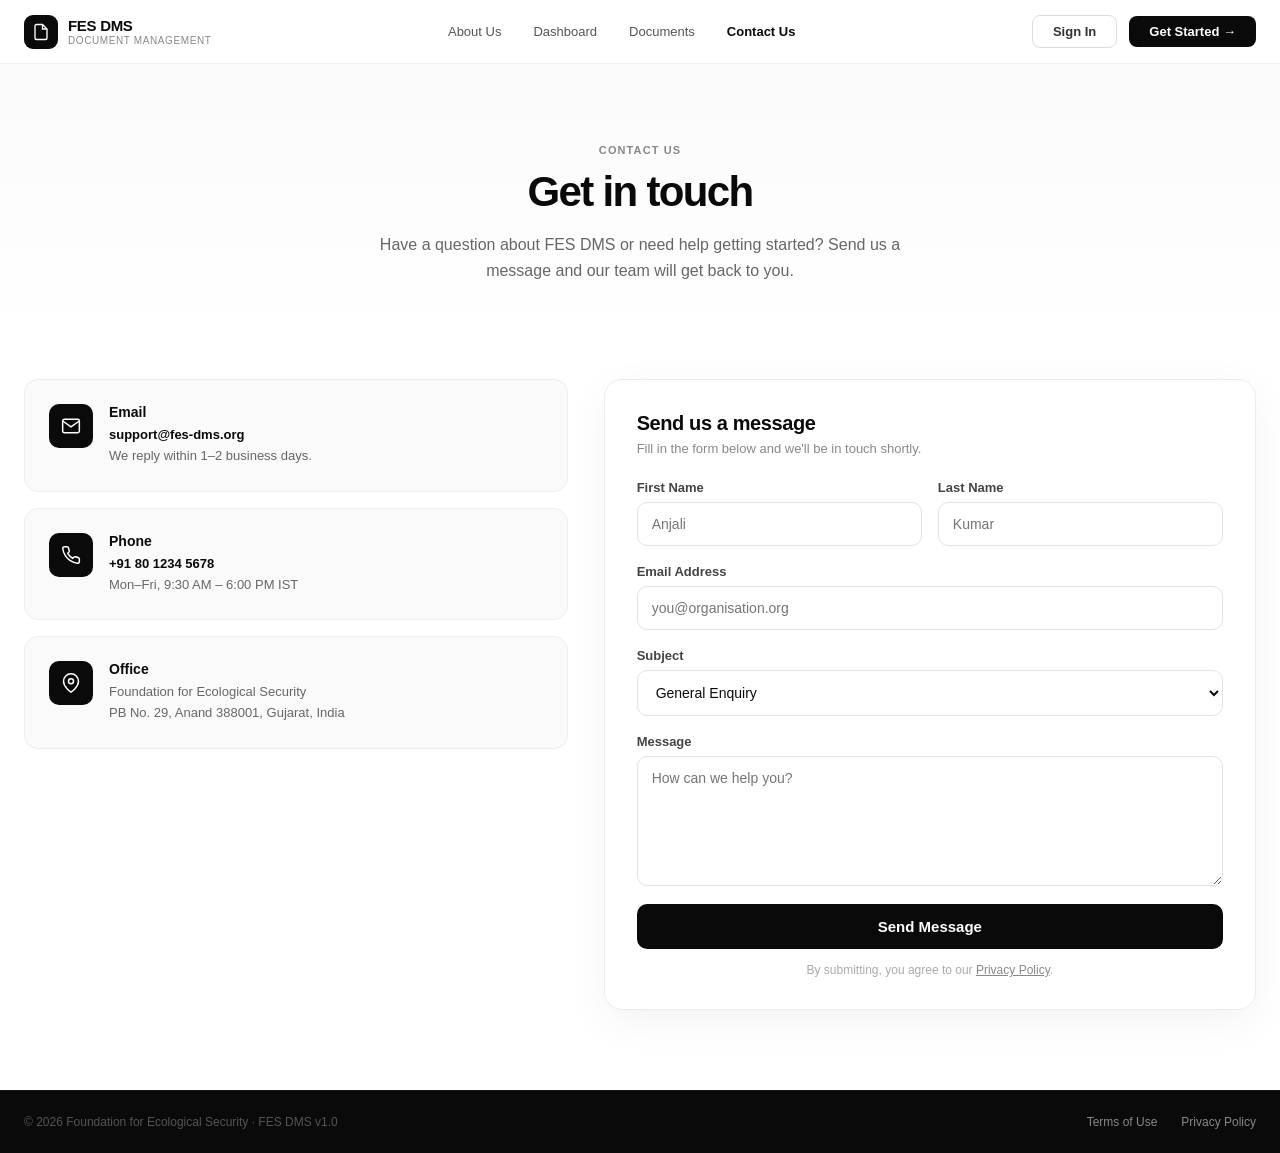
==== contact.html @ 9804c9e0 "Add Contact Us page + nav tab; add Terms of Use & Privacy Policy pages and footer links Co-Authored-" ====
<!DOCTYPE html>
<html lang="en">
<head>
  <meta charset="UTF-8" />
  <meta name="viewport" content="width=device-width, initial-scale=1.0" />
  <title>Contact Us — FES DMS</title>
  <style>
    *, *::before, *::after { box-sizing: border-box; margin: 0; padding: 0; }
    body { font-family: 'Helvetica Neue', Helvetica, Arial, sans-serif; color: #0a0a0a; background: #fff; -webkit-font-smoothing: antialiased; }

    /* ── Shared Nav ── */
    .lp-nav { position: sticky; top: 0; background: rgba(255,255,255,0.92); backdrop-filter: blur(12px); border-bottom: 1px solid #f0f0f0; padding: 0 max(24px, calc((100% - 1280px) / 2)); height: 64px; display: flex; align-items: center; justify-content: space-between; z-index: 100; }
    .lp-nav-brand { display: flex; align-items: center; gap: 10px; cursor: pointer; }
    .lp-nav-brand-icon { width: 34px; height: 34px; background: #0a0a0a; border-radius: 9px; display: flex; align-items: center; justify-content: center; }
    .lp-nav-brand-icon svg { width: 18px; height: 18px; stroke: #fff; fill: none; stroke-width: 1.8; }
    .lp-nav-brand-name { font-size: 15px; font-weight: 800; letter-spacing: -0.02em; color: #0a0a0a; }
    .lp-nav-brand-sub { font-size: 10px; color: #888; font-weight: 500; letter-spacing: 0.06em; text-transform: uppercase; margin-top: 1px; }
    .lp-nav-links { display: flex; gap: 32px; }
    .lp-nav-link { font-size: 13px; font-weight: 500; color: #555; text-decoration: none; cursor: pointer; transition: color .15s; }
    .lp-nav-link:hover { color: #0a0a0a; }
    .lp-nav-link-active { color: #0a0a0a; font-weight: 700; }
    .lp-nav-cta { display: flex; align-items: center; gap: 12px; }
    .lp-btn-ghost { padding: 8px 20px; border-radius: 8px; font-size: 13px; font-weight: 600; border: 1px solid #ddd; background: transparent; cursor: pointer; color: #333; transition: border-color .15s, color .15s; }
    .lp-btn-ghost:hover { border-color: #999; color: #0a0a0a; }
    .lp-btn-solid { padding: 8px 20px; border-radius: 8px; font-size: 13px; font-weight: 600; border: none; background: #0a0a0a; color: #fff; cursor: pointer; transition: background .15s, transform .1s; }
    .lp-btn-solid:hover { background: #222; transform: translateY(-1px); }

    /* ── Hero ── */
    .ct-hero { padding: 80px max(24px, calc((100% - 1280px) / 2)) 40px; text-align: center; background: linear-gradient(180deg, #fafafa 0%, #fff 100%); }
    .ct-hero .lbl { font-size: 11px; font-weight: 700; letter-spacing: 0.1em; text-transform: uppercase; color: #888; margin-bottom: 12px; }
    .ct-hero h1 { font-size: 42px; font-weight: 800; letter-spacing: -0.04em; margin-bottom: 16px; }
    .ct-hero p { font-size: 16px; color: #666; line-height: 1.6; max-width: 540px; margin: 0 auto; }

    /* ── Body ── */
    .ct-wrap { padding: 56px max(24px, calc((100% - 1280px) / 2)) 80px; display: grid; grid-template-columns: 1fr 1.2fr; gap: 36px; align-items: start; }

    /* Info cards */
    .ct-info { display: flex; flex-direction: column; gap: 16px; }
    .ct-card { display: flex; gap: 16px; padding: 24px; border: 1px solid #eee; border-radius: 14px; background: #fafafa; }
    .ct-card-icon { width: 44px; height: 44px; flex-shrink: 0; background: #0a0a0a; border-radius: 10px; display: flex; align-items: center; justify-content: center; }
    .ct-card-icon svg { width: 20px; height: 20px; stroke: #fff; fill: none; stroke-width: 1.8; }
    .ct-card h3 { font-size: 14px; font-weight: 700; margin-bottom: 5px; }
    .ct-card p { font-size: 13px; color: #666; line-height: 1.6; }
    .ct-card a { color: #0a0a0a; text-decoration: none; font-weight: 600; }
    .ct-card a:hover { text-decoration: underline; }

    /* Form */
    .ct-form { border: 1px solid #ececec; border-radius: 18px; padding: 32px; box-shadow: 0 12px 40px rgba(0,0,0,.05); }
    .ct-form h2 { font-size: 20px; font-weight: 800; letter-spacing: -0.02em; margin-bottom: 6px; }
    .ct-form .sub { font-size: 13px; color: #888; margin-bottom: 24px; }
    .ct-row { display: grid; grid-template-columns: 1fr 1fr; gap: 16px; }
    .ct-field { display: flex; flex-direction: column; gap: 7px; margin-bottom: 18px; }
    .ct-field label { font-size: 13px; font-weight: 600; color: #444; }
    .ct-field input, .ct-field select, .ct-field textarea {
      border: 1px solid #e4e4e4; border-radius: 10px; padding: 13px 14px; font-size: 14px;
      font-family: inherit; color: #0a0a0a; outline: none; transition: border-color .15s; background: #fff;
    }
    .ct-field input:focus, .ct-field select:focus, .ct-field textarea:focus { border-color: #0a0a0a; }
    .ct-field textarea { resize: vertical; min-height: 130px; }
    .ct-submit { width: 100%; padding: 14px; border-radius: 10px; font-size: 15px; font-weight: 700; border: none; background: #0a0a0a; color: #fff; cursor: pointer; transition: background .15s, transform .1s; }
    .ct-submit:hover { background: #222; transform: translateY(-1px); }
    .ct-note { margin-top: 14px; font-size: 12px; color: #aaa; text-align: center; }
    .ct-ok { display: none; margin-top: 16px; padding: 14px 16px; border-radius: 10px; background: #e8fef0; color: #16794a; font-size: 13px; font-weight: 600; text-align: center; }

    /* ── Footer ── */
    .lp-footer { padding: 24px max(24px, calc((100% - 1280px) / 2)); background: #0a0a0a; border-top: 1px solid #1a1a1a; display: flex; align-items: center; justify-content: space-between; }
    .lp-footer-left { font-size: 12px; color: #555; }
    .lp-footer-right { display: flex; gap: 24px; }
    .lp-footer-right a { font-size: 12px; color: #888; text-decoration: none; transition: color .15s; }
    .lp-footer-right a:hover { color: #fff; }

    @media (max-width: 900px) {
      .lp-nav { padding: 0 24px; } .lp-nav-links { display: none; }
      .ct-hero { padding: 56px 24px 32px; } .ct-hero h1 { font-size: 32px; }
      .ct-wrap { grid-template-columns: 1fr; gap: 24px; padding: 40px 24px 60px; }
      .ct-row { grid-template-columns: 1fr; }
      .lp-footer { padding: 24px; flex-direction: column; gap: 12px; text-align: center; }
    }
  </style>
</head>
<body>

  <!-- Shared Nav -->
  <nav class="lp-nav">
    <div class="lp-nav-brand" onclick="location.href='landing.html'">
      <div class="lp-nav-brand-icon">
        <svg viewBox="0 0 24 24"><path d="M14 2H6a2 2 0 0 0-2 2v16a2 2 0 0 0 2 2h12a2 2 0 0 0 2-2V8z"/><polyline points="14 2 14 8 20 8"/></svg>
      </div>
      <div>
        <div class="lp-nav-brand-name">FES DMS</div>
        <div class="lp-nav-brand-sub">Document Management</div>
      </div>
    </div>
    <div class="lp-nav-links">
      <a class="lp-nav-link" href="about.html">About Us</a>
      <a class="lp-nav-link" href="dashboard.html">Dashboard</a>
      <a class="lp-nav-link" href="documents.html">Documents</a>
      <a class="lp-nav-link lp-nav-link-active" href="contact.html">Contact Us</a>
    </div>
    <div class="lp-nav-cta">
      <button class="lp-btn-ghost" onclick="location.href='dashboard.html'">Sign In</button>
      <button class="lp-btn-solid" onclick="location.href='dashboard.html'">Get Started →</button>
    </div>
  </nav>

  <!-- Hero -->
  <section class="ct-hero">
    <div class="lbl">Contact Us</div>
    <h1>Get in touch</h1>
    <p>Have a question about FES DMS or need help getting started? Send us a message and our team will get back to you.</p>
  </section>

  <!-- Body -->
  <section class="ct-wrap">

    <!-- Info -->
    <div class="ct-info">
      <div class="ct-card">
        <div class="ct-card-icon"><svg viewBox="0 0 24 24"><path d="M4 4h16a2 2 0 0 1 2 2v12a2 2 0 0 1-2 2H4a2 2 0 0 1-2-2V6a2 2 0 0 1 2-2z"/><polyline points="22 6 12 13 2 6"/></svg></div>
        <div>
          <h3>Email</h3>
          <p><a href="mailto:support@fes-dms.org">support@fes-dms.org</a><br>We reply within 1–2 business days.</p>
        </div>
      </div>
      <div class="ct-card">
        <div class="ct-card-icon"><svg viewBox="0 0 24 24"><path d="M22 16.92v3a2 2 0 0 1-2.18 2 19.79 19.79 0 0 1-8.63-3.07 19.5 19.5 0 0 1-6-6 19.79 19.79 0 0 1-3.07-8.67A2 2 0 0 1 4.11 2h3a2 2 0 0 1 2 1.72c.13.96.36 1.9.7 2.81a2 2 0 0 1-.45 2.11L8.09 9.91a16 16 0 0 0 6 6l1.27-1.27a2 2 0 0 1 2.11-.45c.91.34 1.85.57 2.81.7A2 2 0 0 1 22 16.92z"/></svg></div>
        <div>
          <h3>Phone</h3>
          <p><a href="tel:+918012345678">+91 80 1234 5678</a><br>Mon–Fri, 9:30 AM – 6:00 PM IST</p>
        </div>
      </div>
      <div class="ct-card">
        <div class="ct-card-icon"><svg viewBox="0 0 24 24"><path d="M21 10c0 7-9 13-9 13s-9-6-9-13a9 9 0 0 1 18 0z"/><circle cx="12" cy="10" r="3"/></svg></div>
        <div>
          <h3>Office</h3>
          <p>Foundation for Ecological Security<br>PB No. 29, Anand 388001, Gujarat, India</p>
        </div>
      </div>
    </div>

    <!-- Form -->
    <div class="ct-form">
      <h2>Send us a message</h2>
      <div class="sub">Fill in the form below and we'll be in touch shortly.</div>
      <form id="ctForm" onsubmit="return submitForm(event)">
        <div class="ct-row">
          <div class="ct-field">
            <label for="fname">First Name</label>
            <input id="fname" type="text" placeholder="Anjali" required />
          </div>
          <div class="ct-field">
            <label for="lname">Last Name</label>
            <input id="lname" type="text" placeholder="Kumar" required />
          </div>
        </div>
        <div class="ct-field">
          <label for="email">Email Address</label>
          <input id="email" type="email" placeholder="you@organisation.org" required />
        </div>
        <div class="ct-field">
          <label for="subject">Subject</label>
          <select id="subject">
            <option>General Enquiry</option>
            <option>Product Demo</option>
            <option>Technical Support</option>
            <option>Partnership</option>
            <option>Other</option>
          </select>
        </div>
        <div class="ct-field">
          <label for="message">Message</label>
          <textarea id="message" placeholder="How can we help you?" required></textarea>
        </div>
        <button type="submit" class="ct-submit">Send Message</button>
        <div class="ct-note">By submitting, you agree to our <a href="privacy.html" style="color:#888">Privacy Policy</a>.</div>
        <div class="ct-ok" id="ctOk">✓ Thanks! Your message has been sent. We'll get back to you soon.</div>
      </form>
    </div>

  </section>

  <!-- Footer -->
  <footer class="lp-footer">
    <div class="lp-footer-left">© 2026 Foundation for Ecological Security · FES DMS v1.0</div>
    <div class="lp-footer-right">
      <a href="terms.html">Terms of Use</a>
      <a href="privacy.html">Privacy Policy</a>
    </div>
  </footer>

  <script>
    function submitForm(e) {
      e.preventDefault();
      document.getElementById('ctForm').reset();
      document.getElementById('ctOk').style.display = 'block';
      return false;
    }
  </script>

</body>
</html>
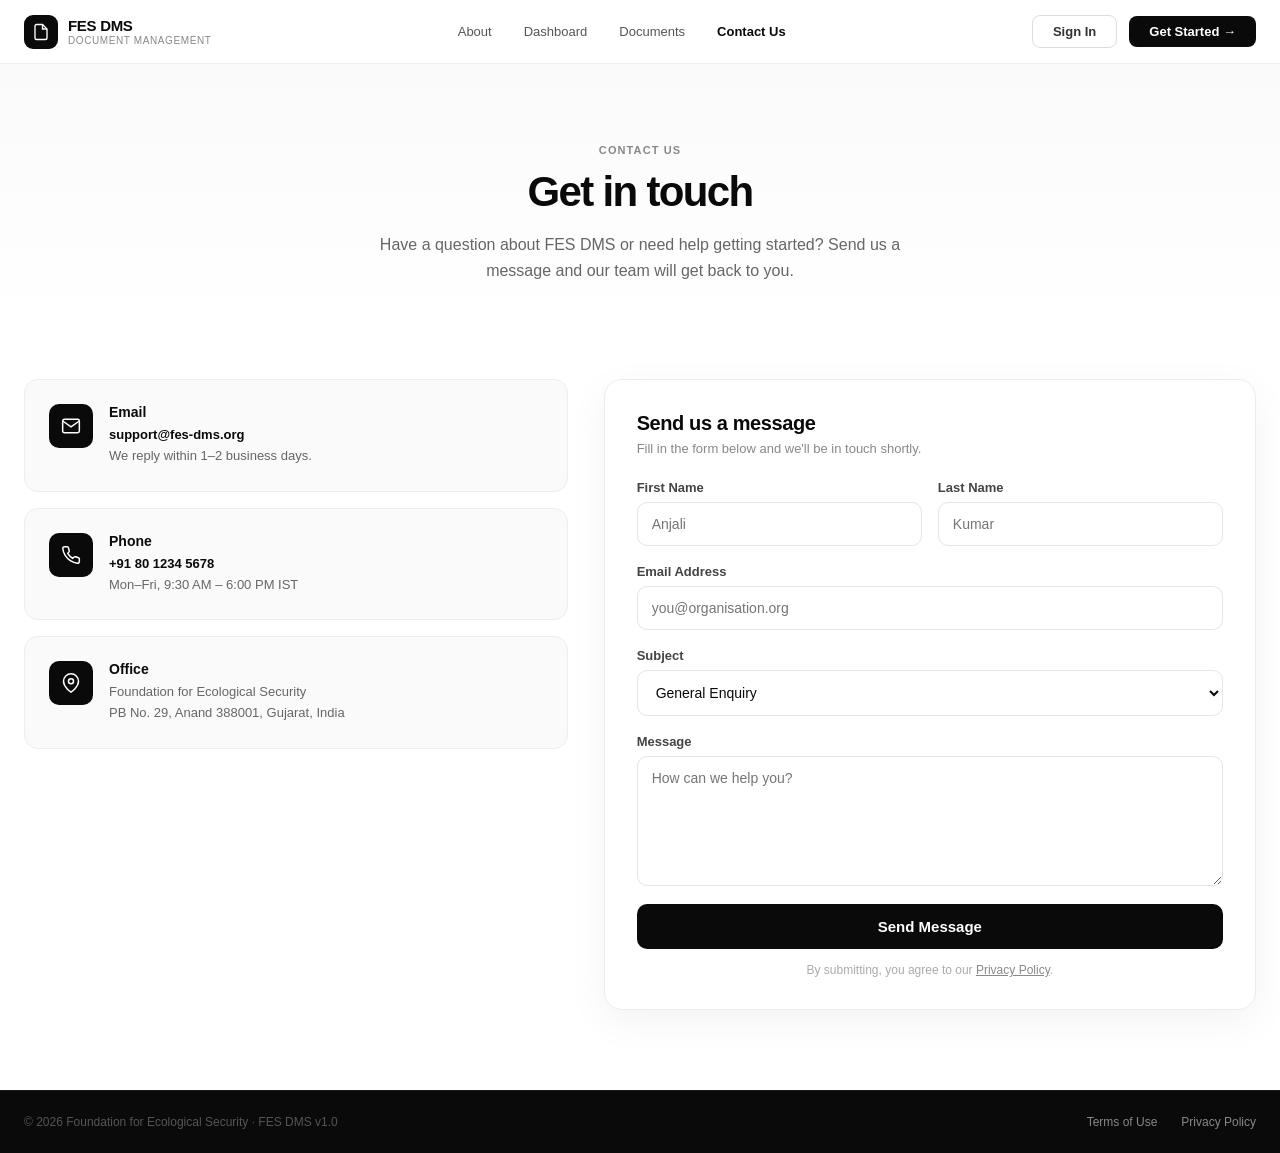
==== commit 664c3d5c: "Update home hero stats; remove About stats band; rename nav 'About Us' to 'About'; make About card g" ====
--- a/contact.html
+++ b/contact.html
@@ -92,7 +92,7 @@
       </div>
     </div>
     <div class="lp-nav-links">
-      <a class="lp-nav-link" href="about.html">About Us</a>
+      <a class="lp-nav-link" href="about.html">About</a>
       <a class="lp-nav-link" href="dashboard.html">Dashboard</a>
       <a class="lp-nav-link" href="documents.html">Documents</a>
       <a class="lp-nav-link lp-nav-link-active" href="contact.html">Contact Us</a>
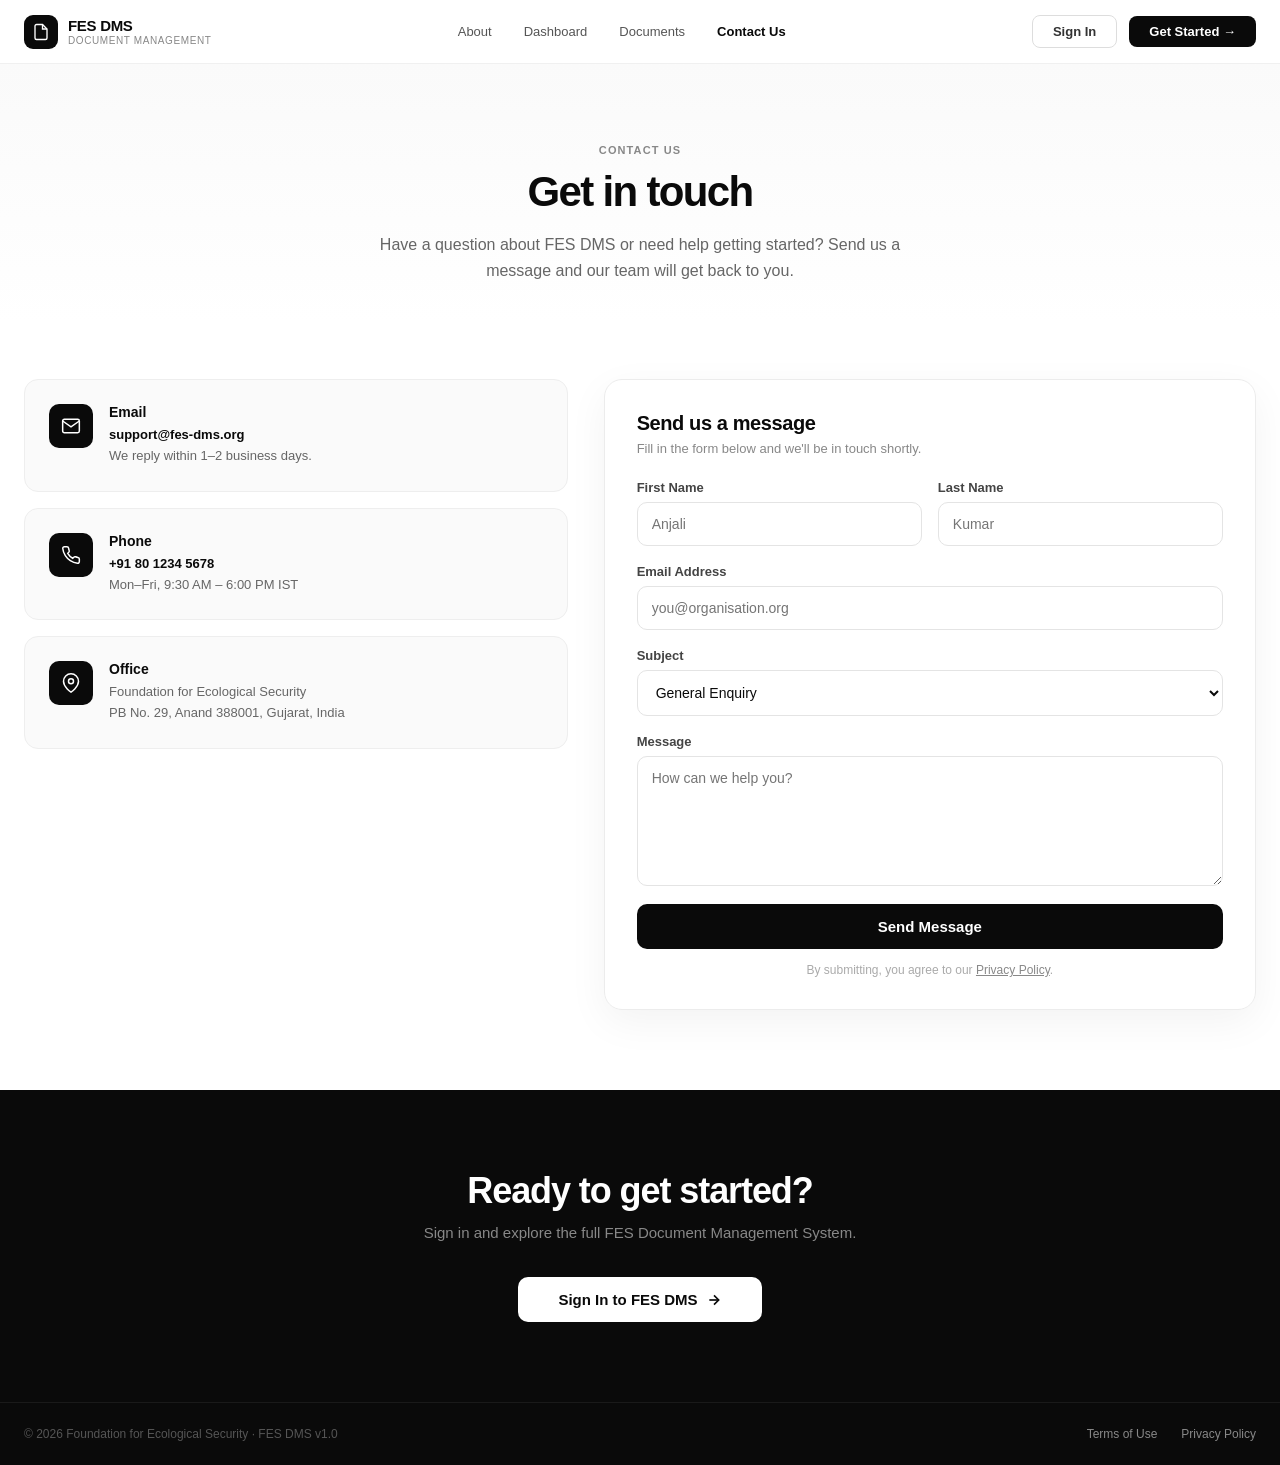
==== commit 549987d9: "Add 'Ready to get started' CTA band above footer on all remaining pages Co-Authored-By: Claude Opus " ====
--- a/contact.html
+++ b/contact.html
@@ -63,6 +63,11 @@
     .ct-ok { display: none; margin-top: 16px; padding: 14px 16px; border-radius: 10px; background: #e8fef0; color: #16794a; font-size: 13px; font-weight: 600; text-align: center; }
 
     /* ── Footer ── */
+    .lp-cta { padding: 80px max(24px, calc((100% - 1280px) / 2)); background: #0a0a0a; text-align: center; }
+    .lp-cta h2 { font-size: 36px; font-weight: 800; color: #fff; letter-spacing: -0.03em; margin-bottom: 12px; }
+    .lp-cta p { font-size: 15px; color: #888; margin-bottom: 36px; }
+    .lp-cta-btn { padding: 14px 40px; border-radius: 10px; font-size: 15px; font-weight: 700; background: #fff; color: #0a0a0a; border: none; cursor: pointer; transition: background .15s, transform .1s; display: inline-flex; align-items: center; gap: 8px; }
+    .lp-cta-btn:hover { background: #f0f0f0; transform: translateY(-2px); }
     .lp-footer { padding: 24px max(24px, calc((100% - 1280px) / 2)); background: #0a0a0a; border-top: 1px solid #1a1a1a; display: flex; align-items: center; justify-content: space-between; }
     .lp-footer-left { font-size: 12px; color: #555; }
     .lp-footer-right { display: flex; gap: 24px; }
@@ -179,6 +184,16 @@
 
   </section>
 
+  <!-- CTA -->
+  <section class="lp-cta">
+    <h2>Ready to get started?</h2>
+    <p>Sign in and explore the full FES Document Management System.</p>
+    <button class="lp-cta-btn" onclick="location.href='dashboard.html'">
+      Sign In to FES DMS
+      <svg viewBox="0 0 24 24" width="16" height="16" fill="none" stroke="currentColor" stroke-width="2.5"><line x1="5" y1="12" x2="19" y2="12"/><polyline points="12 5 19 12 12 19"/></svg>
+    </button>
+  </section>
+
   <!-- Footer -->
   <footer class="lp-footer">
     <div class="lp-footer-left">© 2026 Foundation for Ecological Security · FES DMS v1.0</div>
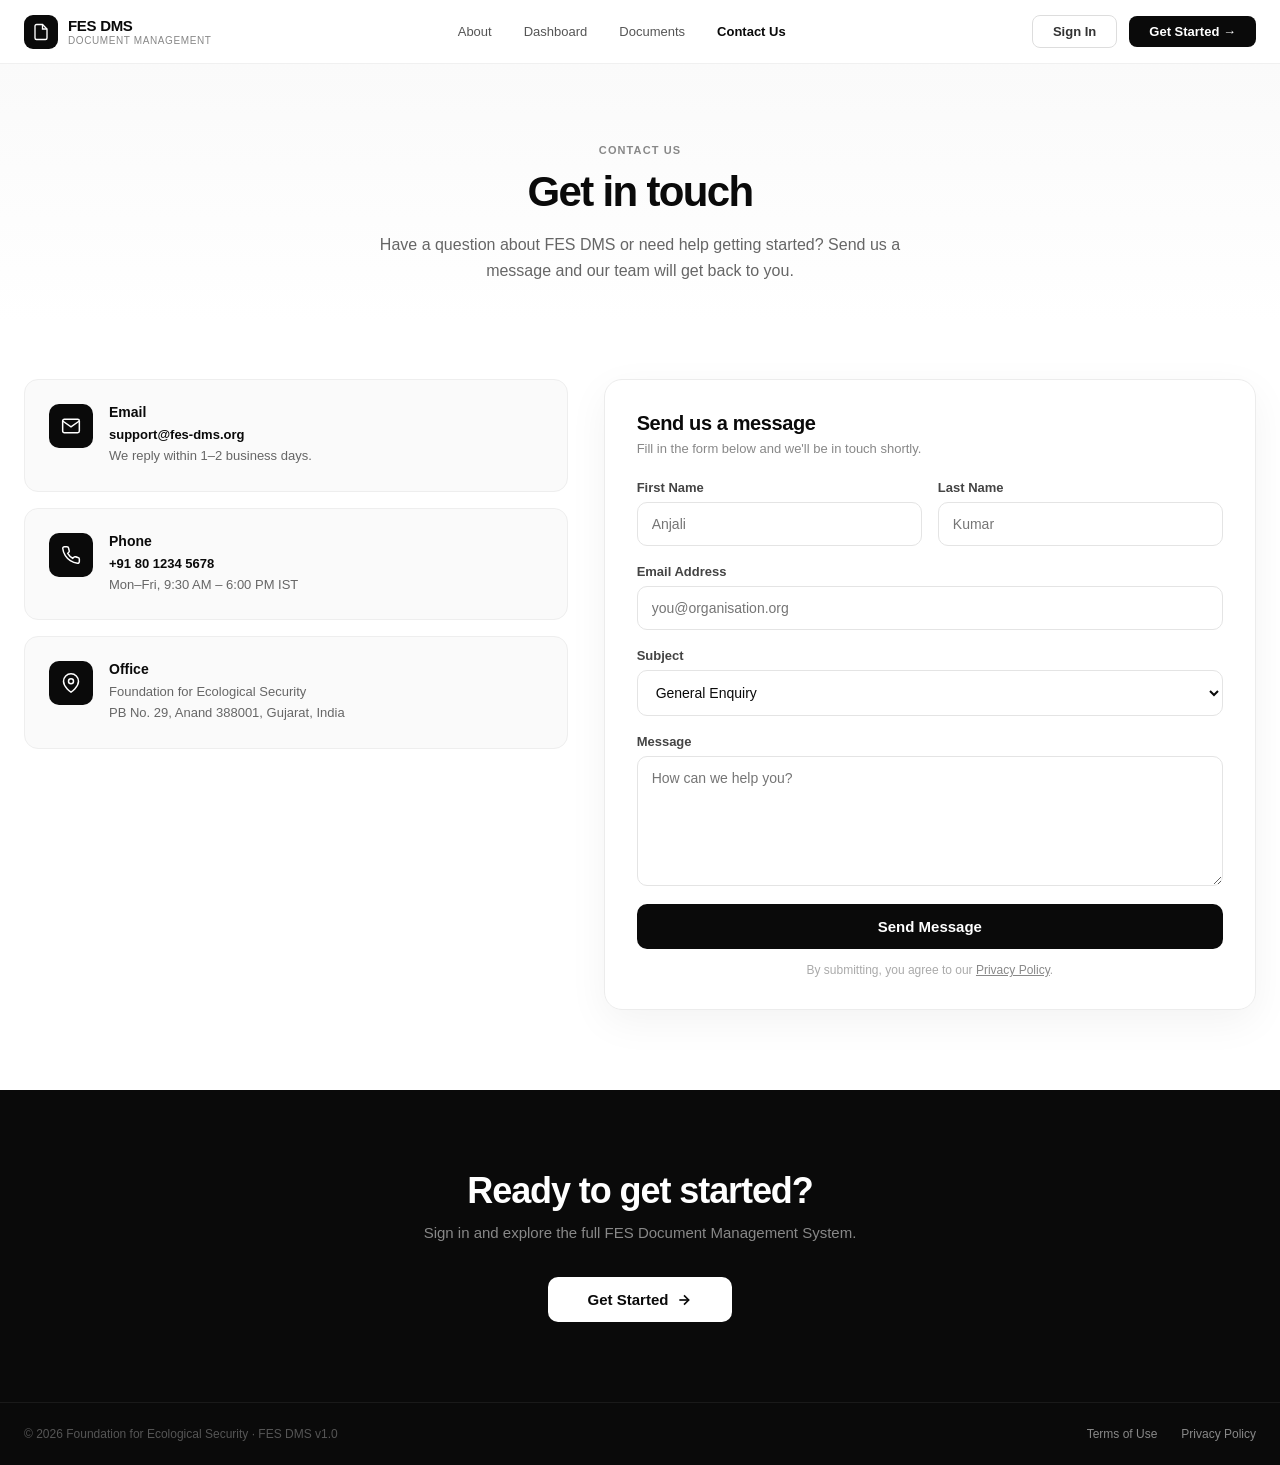
==== commit badcd475: "Wire 'Ready to get started?' CTA button to Get Started modal across all pages Co-Authored-By: Claude" ====
--- a/contact.html
+++ b/contact.html
@@ -82,7 +82,7 @@
       .lp-footer { padding: 24px; flex-direction: column; gap: 12px; text-align: center; }
     }
   </style>
-</head>
+  <link rel="stylesheet" href="modal.css" /></head>
 <body>
 
   <!-- Shared Nav -->
@@ -104,7 +104,7 @@
     </div>
     <div class="lp-nav-cta">
       <button class="lp-btn-ghost" onclick="location.href='dashboard.html'">Sign In</button>
-      <button class="lp-btn-solid" onclick="location.href='dashboard.html'">Get Started →</button>
+      <button class="lp-btn-solid" onclick="openGetStarted()">Get Started →</button>
     </div>
   </nav>
 
@@ -188,8 +188,8 @@
   <section class="lp-cta">
     <h2>Ready to get started?</h2>
     <p>Sign in and explore the full FES Document Management System.</p>
-    <button class="lp-cta-btn" onclick="location.href='dashboard.html'">
-      Sign In to FES DMS
+    <button class="lp-cta-btn" onclick="openGetStarted()">
+      Get Started
       <svg viewBox="0 0 24 24" width="16" height="16" fill="none" stroke="currentColor" stroke-width="2.5"><line x1="5" y1="12" x2="19" y2="12"/><polyline points="12 5 19 12 12 19"/></svg>
     </button>
   </section>
@@ -212,5 +212,5 @@
     }
   </script>
 
-</body>
+  <script src="modal.js"></script></body>
 </html>
--- a/modal.css
+++ b/modal.css
@@ -0,0 +1,48 @@
+/* ── Get Started modal ── */
+.gs-overlay {
+  position: fixed; inset: 0; z-index: 1000;
+  background: rgba(0,0,0,0.55); backdrop-filter: blur(3px);
+  display: none; align-items: center; justify-content: center; padding: 24px;
+}
+.gs-overlay.open { display: flex; }
+.gs-modal {
+  background: #fff; border-radius: 20px; width: 100%; max-width: 460px;
+  padding: 34px 32px 32px; position: relative;
+  box-shadow: 0 30px 80px rgba(0,0,0,0.32);
+  animation: gs-pop .18s ease;
+  font-family: 'Helvetica Neue', Helvetica, Arial, sans-serif;
+}
+@keyframes gs-pop { from { transform: translateY(10px) scale(.98); opacity: 0; } to { transform: none; opacity: 1; } }
+.gs-close {
+  position: absolute; top: 16px; right: 16px; width: 32px; height: 32px;
+  border: none; background: #f4f4f4; border-radius: 8px; font-size: 19px;
+  color: #555; cursor: pointer; line-height: 1; transition: background .15s, color .15s;
+}
+.gs-close:hover { background: #ececec; color: #0a0a0a; }
+.gs-modal h2 { font-size: 22px; font-weight: 800; letter-spacing: -0.02em; color: #0a0a0a; margin-bottom: 6px; }
+.gs-sub { font-size: 13px; color: #888; margin-bottom: 22px; line-height: 1.5; }
+
+.gs-field { display: flex; flex-direction: column; gap: 6px; margin-bottom: 14px; }
+.gs-field label { font-size: 13px; font-weight: 600; color: #444; }
+.gs-field input, .gs-field textarea {
+  border: 1px solid #e4e4e4; border-radius: 10px; padding: 12px 14px;
+  font-size: 14px; font-family: inherit; color: #0a0a0a; outline: none; transition: border-color .15s;
+}
+.gs-field input:focus, .gs-field textarea:focus { border-color: #0a0a0a; }
+.gs-field textarea { resize: vertical; min-height: 92px; }
+.gs-submit {
+  width: 100%; padding: 13px; border-radius: 10px; font-size: 15px; font-weight: 700;
+  border: none; background: #0a0a0a; color: #fff; cursor: pointer; margin-top: 6px;
+  transition: background .15s, transform .1s;
+}
+.gs-submit:hover { background: #222; transform: translateY(-1px); }
+
+.gs-form-view.hide { display: none; }
+.gs-success-view { display: none; text-align: center; padding: 10px 0 4px; }
+.gs-success-view.show { display: block; }
+.gs-check { width: 66px; height: 66px; border-radius: 50%; background: #e8fef0; display: flex; align-items: center; justify-content: center; margin: 0 auto 20px; }
+.gs-check svg { width: 30px; height: 30px; stroke: #16a34a; fill: none; stroke-width: 2.6; }
+.gs-success-view h2 { margin-bottom: 10px; }
+.gs-success-view p { font-size: 14px; color: #666; line-height: 1.65; margin: 0 auto 24px; max-width: 330px; }
+.gs-done { padding: 12px 34px; border-radius: 10px; font-size: 14px; font-weight: 700; border: none; background: #0a0a0a; color: #fff; cursor: pointer; transition: background .15s; }
+.gs-done:hover { background: #222; }
